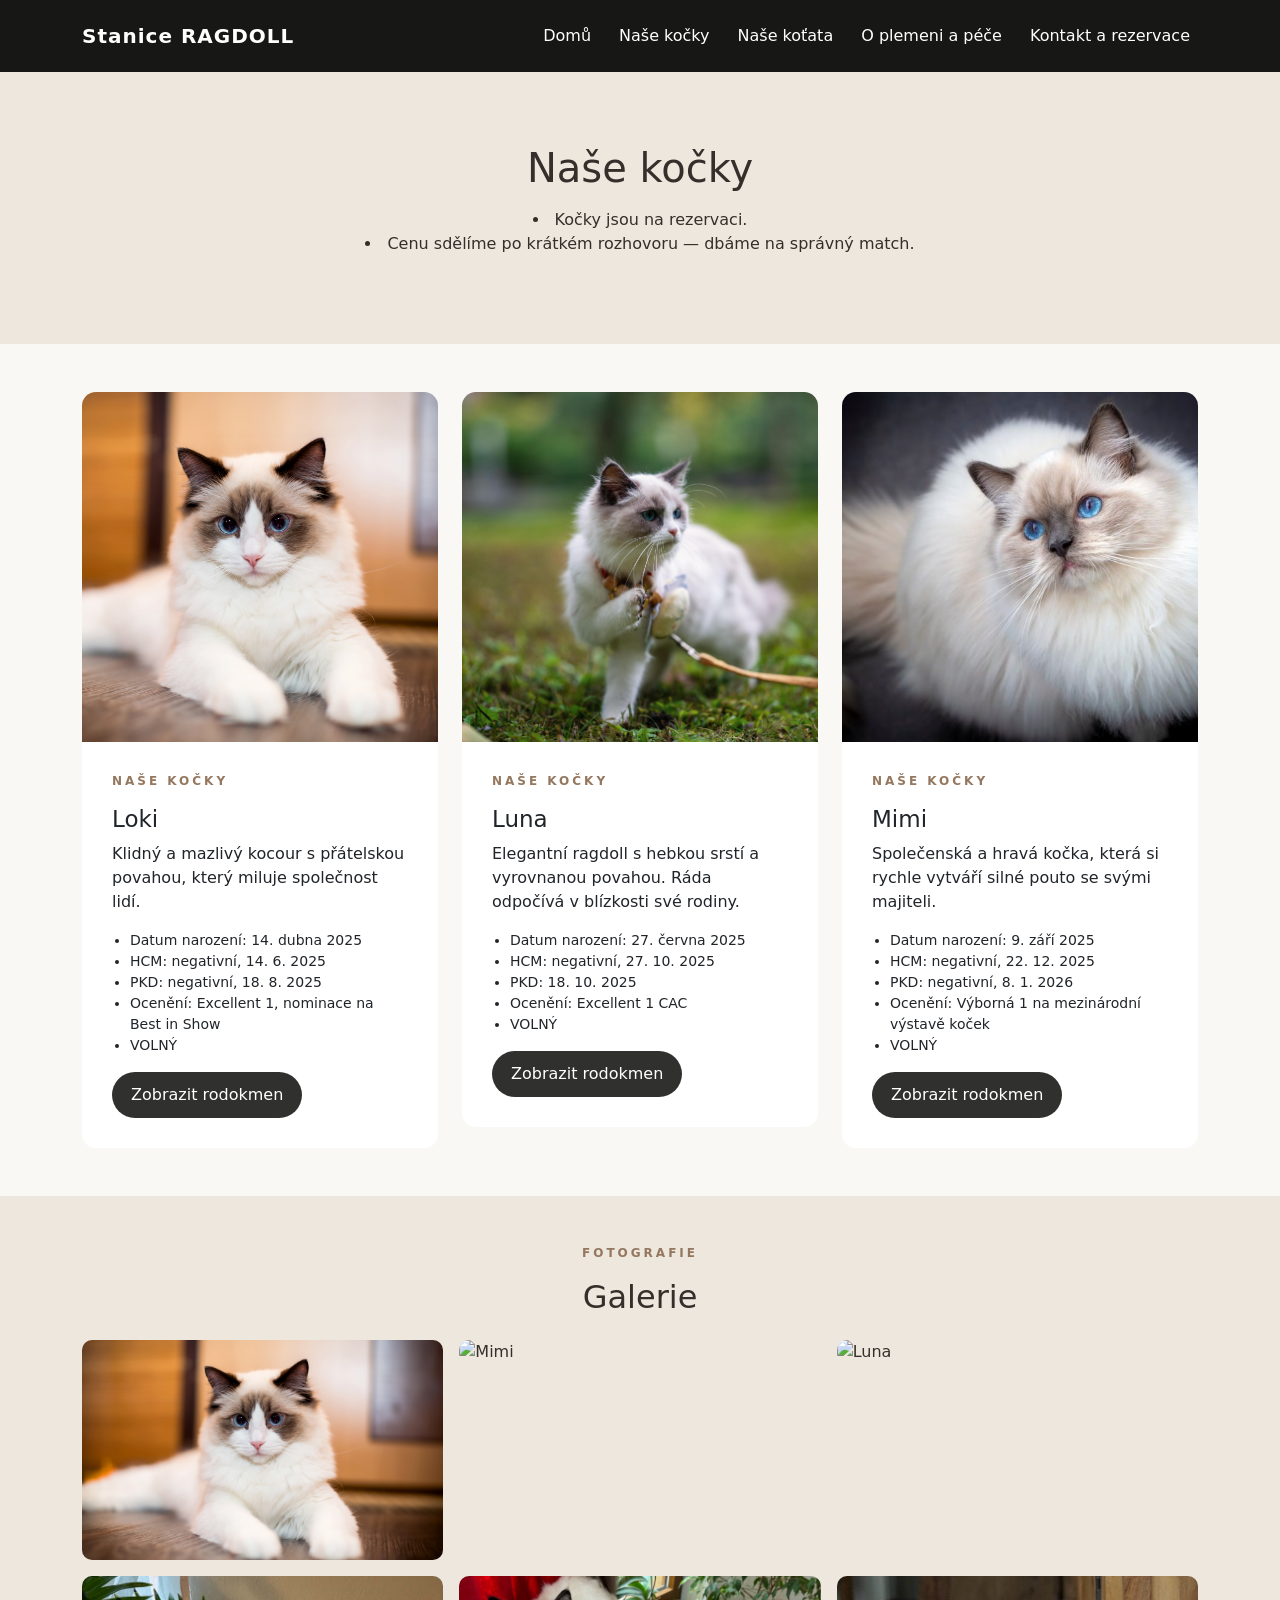
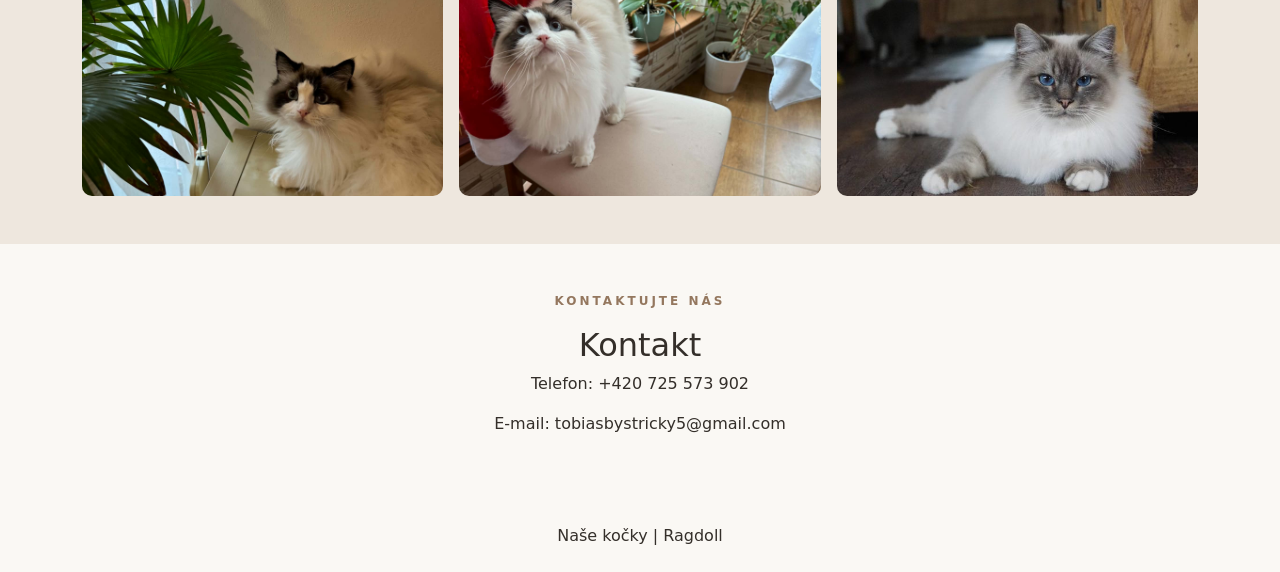
==== kocky.html @ f1533b4b "upravy" ====
<!DOCTYPE html>
<html lang="cs">

<head>
    <meta charset="UTF-8">
    <meta name="viewport" content="width=device-width, initial-scale=1.0">
    <title>Naše kočky | Stanice RAGDOLL</title>
    <link href="https://cdn.jsdelivr.net/npm/bootstrap@5.3.3/dist/css/bootstrap.min.css" rel="stylesheet">
    <link rel="stylesheet" href="style.css">
</head>

<body>

    <nav class="navbar navbar-expand-lg navbar-dark py-3">
        <div class="container">
            <a class="navbar-brand" href="#uvod">Stanice RAGDOLL</a>
            <button class="navbar-toggler" type="button" data-bs-toggle="collapse" data-bs-target="#menu">
                <span class="navbar-toggler-icon"></span>
            </button>

            <div class="collapse navbar-collapse" id="menu">
                <ul class="navbar-nav ms-auto">
                    <li class="nav-item">
                        <a class="nav-link" href="index.html">Domů</a>
                    </li>
                    <li class="nav-item">
                        <a class="nav-link" href="kocky.html">Naše kočky</a>
                    </li>
                    <li class="nav-item">
                        <a class="nav-link" href="kotata.html">Naše koťata</a>
                    </li>
                    <li class="nav-item">
                        <a class="nav-link" href="pece.html">O plemeni a péče</a>
                    </li>
                    <li class="nav-item">
                        <a class="nav-link" href="kontakt.html">Kontakt a rezervace</a>
                    </li>
                </ul>
            </div>
        </div>
    </nav>

    <header class="uvod text-center py-5" id="uvod">
        <div class="container py-4">
            <h1>Naše kočky</h1>
            <p class="lead">
                <li> Kočky jsou na rezervaci.</li>
                <li>Cenu sdělíme po krátkém rozhovoru — dbáme na správný match.</li>
            </p>
        </div>
    </header>

    <section id="kocky" class="container py-5">
        <div class="row g-4">

            
            
            <div class="col-12 col-md-4" id="kocka1">
                <article class="card kocka">
                    <img src="Loki.jpg" class="card-img-top" alt="Loki">
                    <div class="card-body">
                        <p class="popisek">NAŠE KOČKY</p>
                        <h2 class="card-title">Loki</h2>
                        <p>
                            Klidný a mazlivý kocour s přátelskou povahou,
                            který miluje společnost lidí.
                        </p>
                        <ul class="seznam">
                            <li>Datum narození: 14. dubna 2025</li>
                            <li>HCM: negativní, 14. 6. 2025</li>
                            <li>PKD: negativní, 18. 8. 2025</li>
                            <li>Ocenění: Excellent 1, nominace na Best in Show</li>
                            <li>VOLNÝ</li>
                        </ul>
                        <a href="rodokmen-loki.pdf" class="btn btn-rodokmen" target="_blank">
                            Zobrazit rodokmen
                        </a>
                   
                </div>
                </article>
            </div>

            
            <div class="col-12 col-md-4" id="kocka2">
                <article class="card kocka">
                    <img src="Venku.jpg" class="card-img-top" alt="Luna">
                    <div class="card-body">
                        <p class="popisek">NAŠE KOČKY</p>
                        <h2 class="card-title">Luna</h2>
                        <p>
                            Elegantní ragdoll s hebkou srstí a vyrovnanou
                            povahou. Ráda odpočívá v blízkosti své rodiny.
                        </p>
                        <ul class="seznam">
                            <li>Datum narození: 27. června 2025</li>
                            <li>HCM: negativní, 27. 10. 2025</li>
                            <li>PKD: 18. 10. 2025</li>
                            <li>Ocenění: Excellent 1 CAC</li>
                            <li>VOLNÝ</li>
                        </ul>
                        <a href="rodokmen-luna.pdf" class="btn btn-rodokmen" target="_blank">
                            Zobrazit rodokmen
                        </a>
                 
                </div>
                </article>
            </div>

            <div class="col-12 col-md-4" id="kocka3">
                <article class="card kocka">
                    <img src="Posledni.jpg" class="card-img-top" alt="Mimi">
                    <div class="card-body">
                        <p class="popisek">NAŠE KOČKY</p>
                        <h2 class="card-title">Mimi</h2>
                        <p>
                            Společenská a hravá kočka, která si rychle
                            vytváří silné pouto se svými majiteli.
                        </p>
                        <ul class="seznam">
                            <li>Datum narození: 9. září 2025</li>
                            <li>HCM: negativní, 22. 12. 2025</li>
                            <li>PKD: negativní, 8. 1. 2026</li>
                            <li>Ocenění: Výborná 1 na mezinárodní výstavě koček</li>
                            <li>VOLNÝ</li>
                        </ul>
                        <a href="rodokmen-mimi.pdf" class="btn btn-rodokmen" target="_blank">
                            Zobrazit rodokmen
                        </a>
                   
                </div>
                </article>
            </div>

        </div>
    </section>

    <section class="galerie py-5" id="galerie">
        <div class="container">
            <p class="popisek text-center">FOTOGRAFIE</p>
            <h2 class="text-center mb-4">Galerie</h2>

            <div class="row g-3">
                <div class="col-6 col-md-4">
                    <img src="Loki.jpg" class="galerie-foto" alt="Loki">
                </div>
                <div class="col-6 col-md-4">
                    <img src="venku.jpg" class="galerie-foto" alt="Mimi">
                </div>
                <div class="col-6 col-md-4">
                    <img src="Luna.jpg" class="galerie-foto" alt="Luna">
                </div>
                <div class="col-6 col-md-4">
                    <img src="Mimi kytka.jpg" class="galerie-foto" alt="Naše kočka">
                </div>
                <div class="col-6 col-md-4">
                    <img src="Mimi vanoce.jpg" class="galerie-foto" alt="Ragdoll">
                </div>
                <div class="col-6 col-md-4">
                    <img src="MIMI.jpg" class="galerie-foto" alt="Náš chov">
                </div>
            </div>
        </div>
    </section>

    <section class="kontakt py-5" id="kontakt">
        <div class="container text-center">
            <p class="popisek"> KONTAKTUJTE NÁS</p>
            <h2>Kontakt</h2>
            <p>Telefon: +420 725 573 902</p>
            <p>E-mail: tobiasbystricky5@gmail.com</p>
        </div>
    </section>

    <footer class="text-center py-4">
        <p class="mb-0">Naše kočky | Ragdoll</p>
    </footer>

    <script src="https://cdn.jsdelivr.net/npm/bootstrap@5.3.3/dist/js/bootstrap.bundle.min.js"></script>
</body>

</html>
---- style.css ----
body {
    background-color: #faf8f4;
    color: #342f2a;
}

.navbar {
    background-color: #171715;
    padding-top: 18px;
    padding-bottom: 18px;
}

.navbar-brand {
    font-weight: 700;
    letter-spacing: 1px;
}

.navbar .nav-link {
    color: #ffffff;
    margin-left: 12px;
}

.navbar .nav-link:hover {
    color: #C9A879;
}

.navbar-brand {
    color: #ffffff;
}

.navbar .nav-link {
    color: #ffffff;
    margin-left: 12px;
}

.uvod {
    background-color: #eee7de;
}

.uvod p:not(.popisek) {
    max-width: 650px;
}

.uvod p {
    text-align: center;
    margin-left: auto;
    margin-right: auto;
}

.popisek {
    color: #94775e;
    font-size: 12px;
    letter-spacing: 3px;
    font-weight: 600;
}

.kocka {
    border: none;
    border-radius: 14px;
    overflow: hidden;
    background-color: #ffffff;
}

.kocka .card-img-top {
    width: 100%;
    height: 350px;
    object-fit: cover;
}

.kocka .card-body {
    padding: 30px;
}

.kocka .card-title {
    font-size: 23px;
}

.seznam {
    padding-left: 18px;
    font-size: 14px;
}

.kocka .btn {
    border-radius: 25px;
}

.galerie {
    background-color: #eee7de;
}

.galerie-foto {
    width: 100%;
    height: 220px;
    object-fit: cover;
    border-radius: 10px;
}

footer {
    background-color: #faf8f4;
}

@media (max-width: 576px) {
    .uvod h1 {
        font-size: 34px;
    }

    .kocka .card-body {
        padding: 18px;
    }
}


.btn-rodokmen {
    background-color: #30302e;
    color: white;
    padding: 10px 18px;
    border-radius: 8px;
}

.btn-rodokmen:hover {
    background-color: #B89B5E;
    color: white;
}
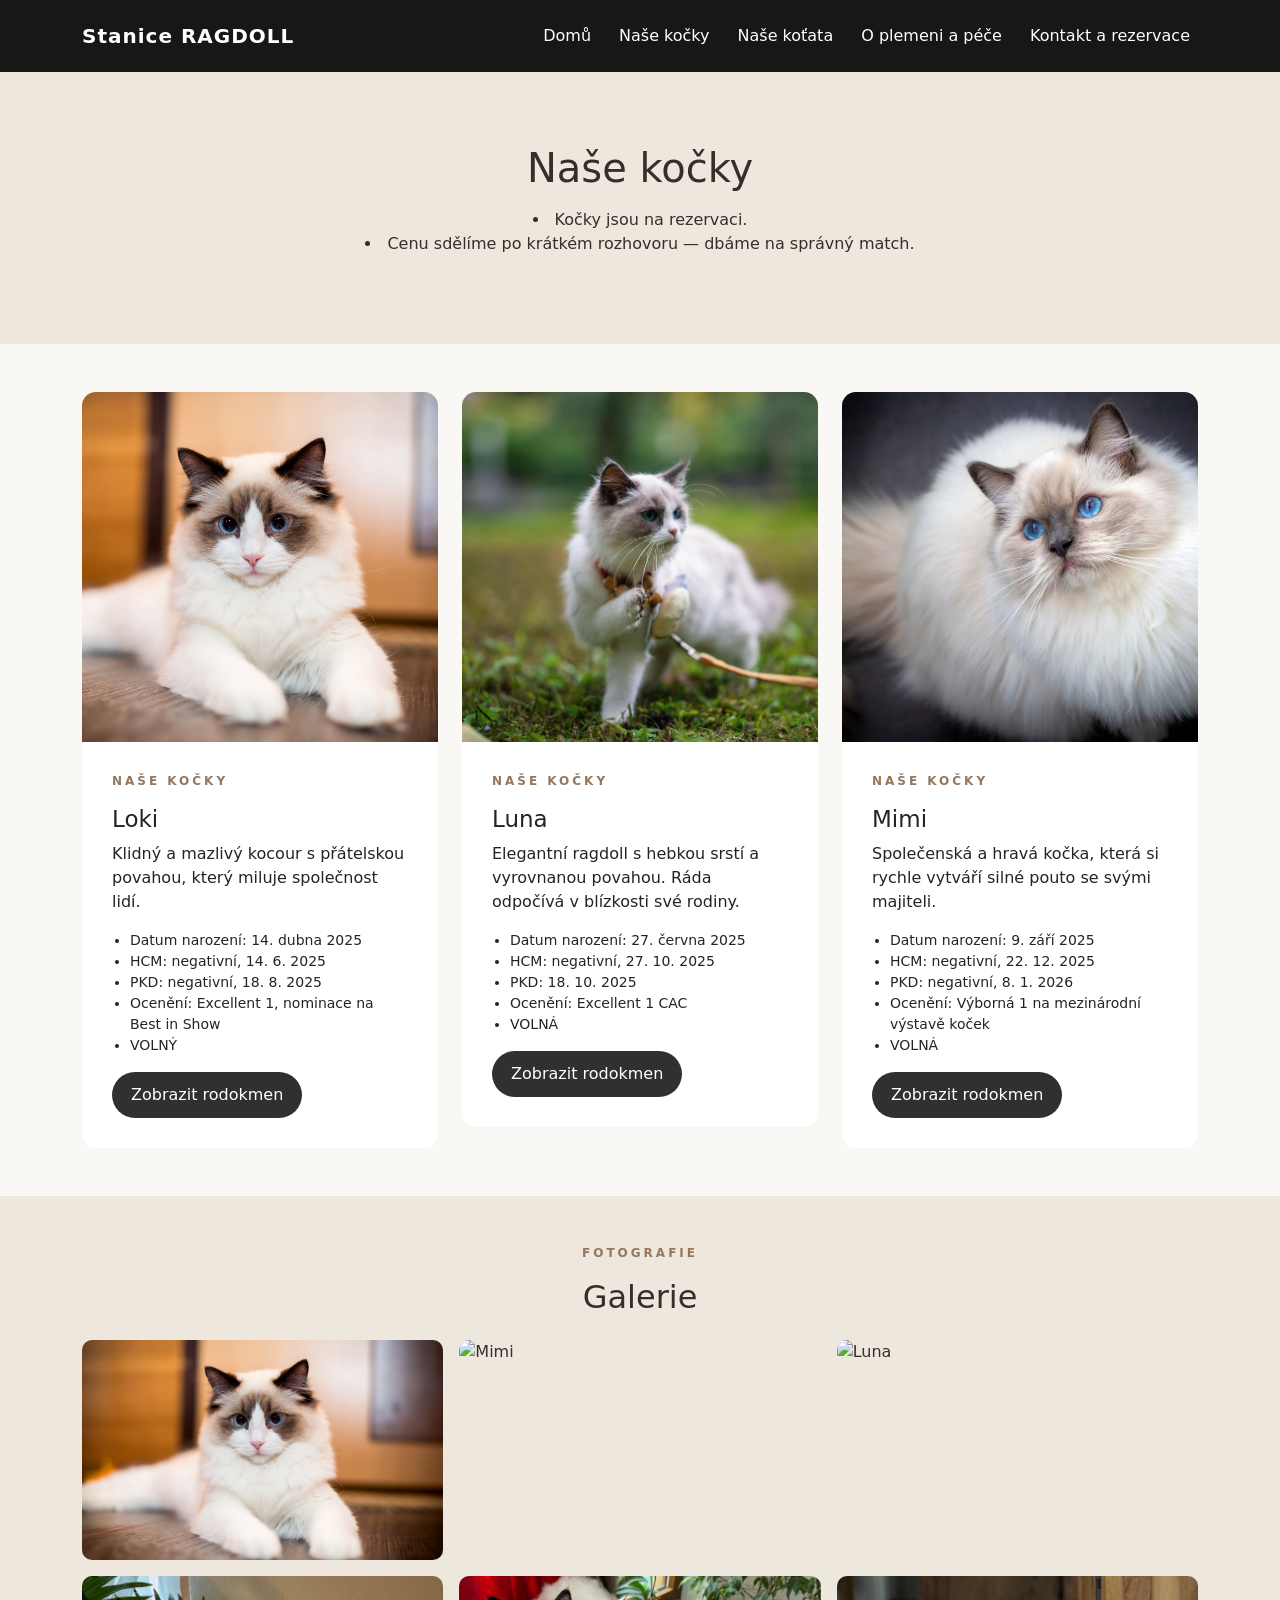
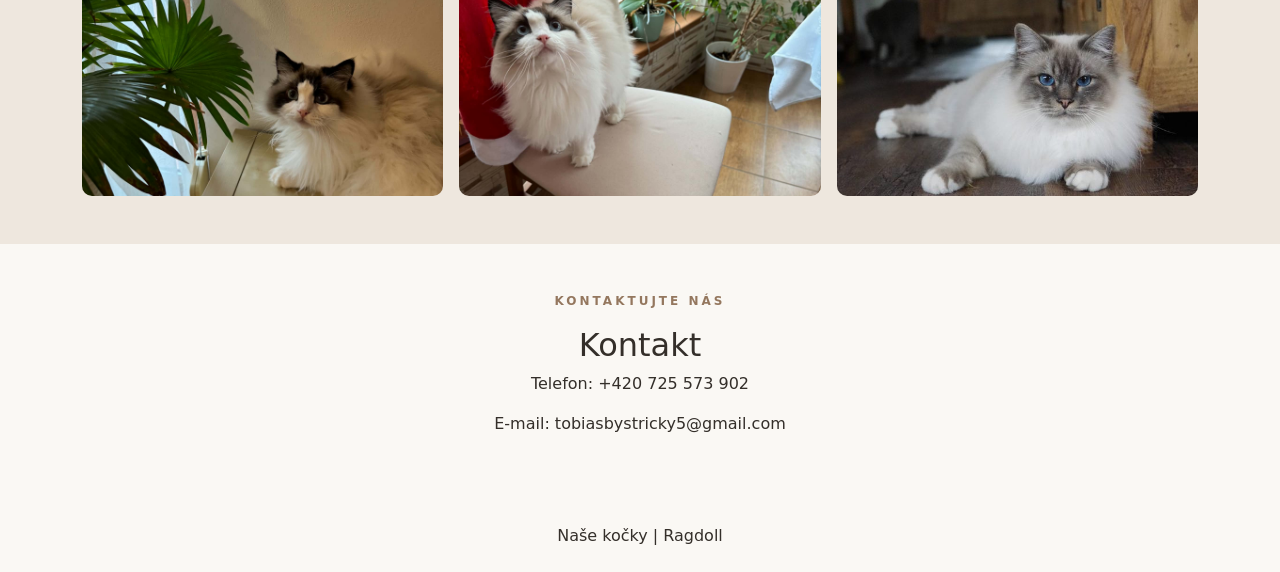
==== commit 1505acaa: "upravy a domu" ====
--- a/kocky.html
+++ b/kocky.html
@@ -96,7 +96,7 @@
                             <li>HCM: negativní, 27. 10. 2025</li>
                             <li>PKD: 18. 10. 2025</li>
                             <li>Ocenění: Excellent 1 CAC</li>
-                            <li>VOLNÝ</li>
+                            <li>VOLNÁ</li>
                         </ul>
                         <a href="rodokmen-luna.pdf" class="btn btn-rodokmen" target="_blank">
                             Zobrazit rodokmen
@@ -121,7 +121,7 @@
                             <li>HCM: negativní, 22. 12. 2025</li>
                             <li>PKD: negativní, 8. 1. 2026</li>
                             <li>Ocenění: Výborná 1 na mezinárodní výstavě koček</li>
-                            <li>VOLNÝ</li>
+                            <li>VOLNÁ</li>
                         </ul>
                         <a href="rodokmen-mimi.pdf" class="btn btn-rodokmen" target="_blank">
                             Zobrazit rodokmen
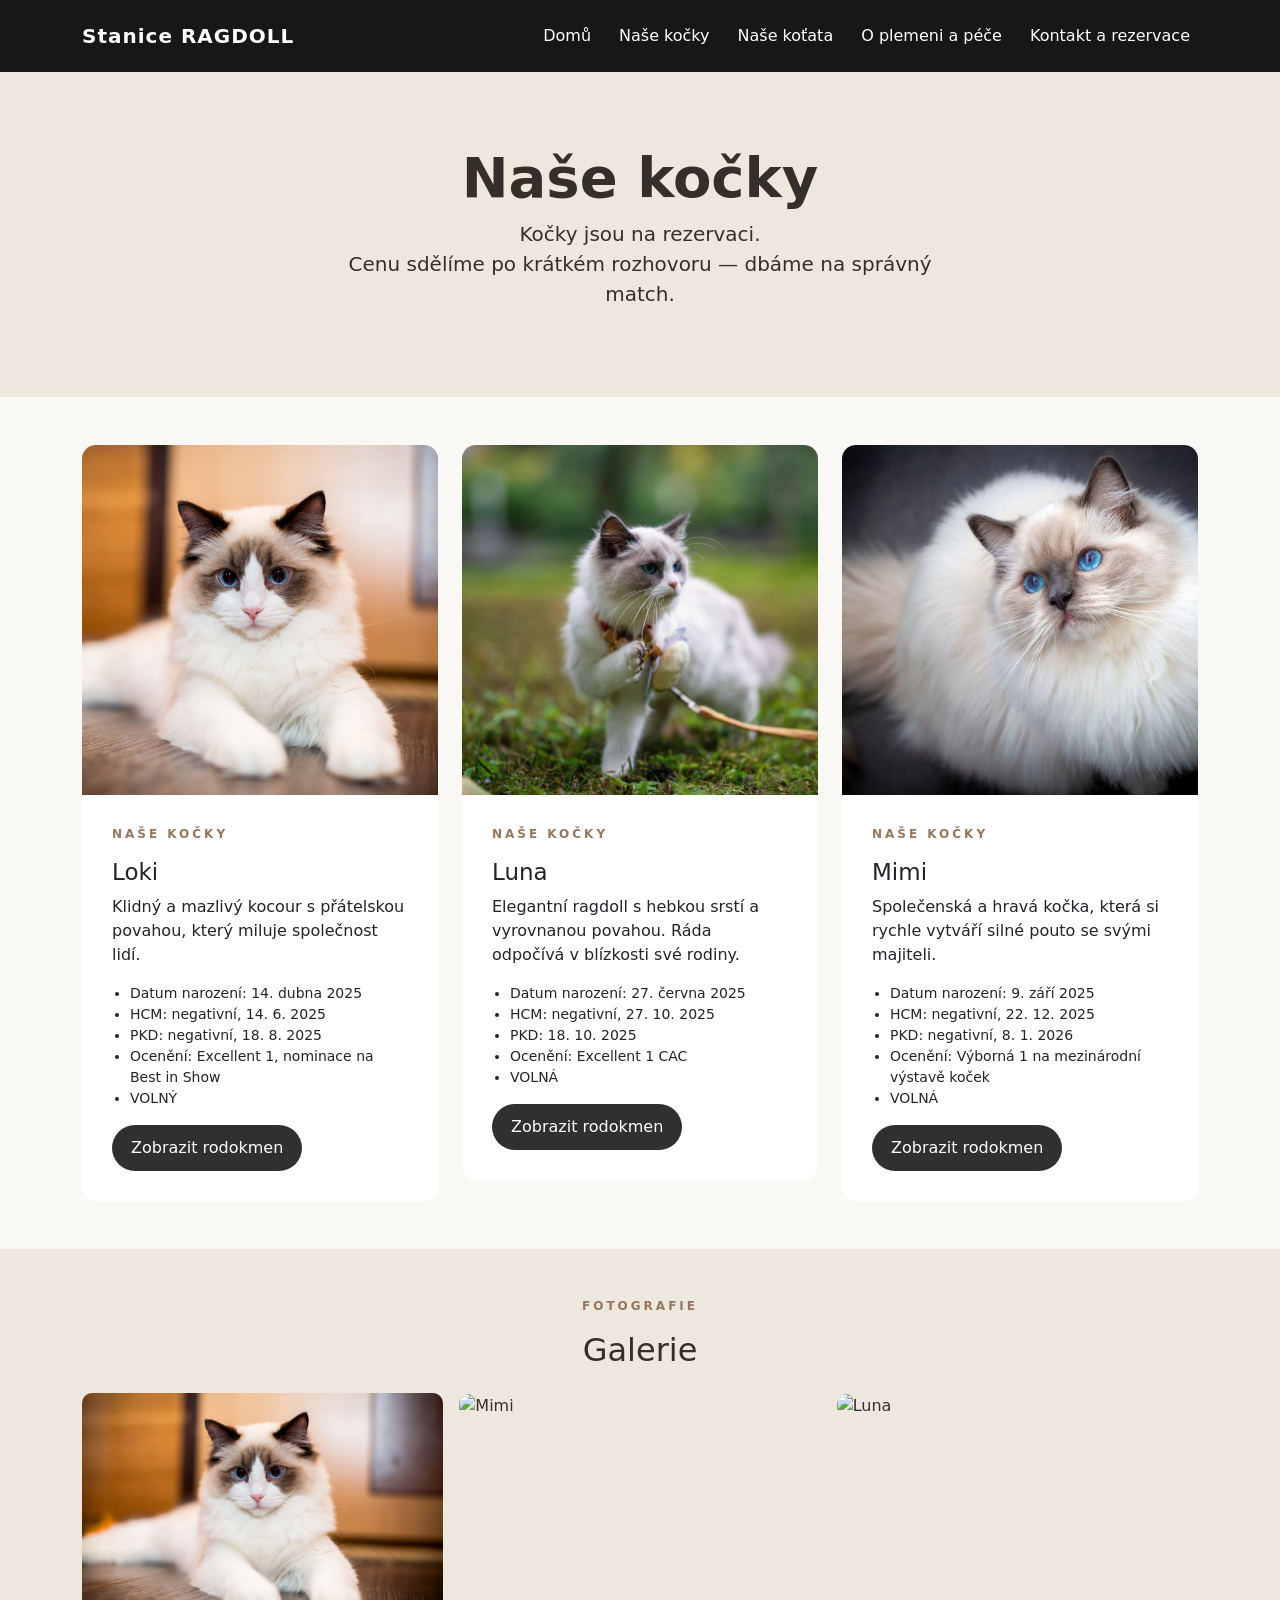
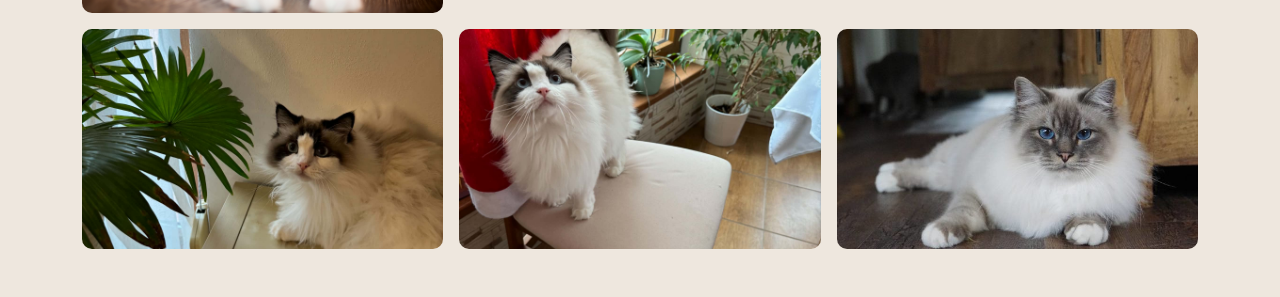
==== commit 1575aabb: "upravy a kontakt" ====
--- a/kocky.html
+++ b/kocky.html
@@ -42,11 +42,11 @@
 
     <header class="uvod text-center py-5" id="uvod">
         <div class="container py-4">
-            <h1>Naše kočky</h1>
+            <h1 class="display-4 fw-bold">Naše kočky</h1>
             <p class="lead">
-                <li> Kočky jsou na rezervaci.</li>
-                <li>Cenu sdělíme po krátkém rozhovoru — dbáme na správný match.</li>
-            </p>
+    Kočky jsou na rezervaci.<br>
+    Cenu sdělíme po krátkém rozhovoru — dbáme na správný match.
+</p>
         </div>
     </header>
 
@@ -161,20 +161,6 @@
             </div>
         </div>
     </section>
-
-    <section class="kontakt py-5" id="kontakt">
-        <div class="container text-center">
-            <p class="popisek"> KONTAKTUJTE NÁS</p>
-            <h2>Kontakt</h2>
-            <p>Telefon: +420 725 573 902</p>
-            <p>E-mail: tobiasbystricky5@gmail.com</p>
-        </div>
-    </section>
-
-    <footer class="text-center py-4">
-        <p class="mb-0">Naše kočky | Ragdoll</p>
-    </footer>
-
     <script src="https://cdn.jsdelivr.net/npm/bootstrap@5.3.3/dist/js/bootstrap.bundle.min.js"></script>
 </body>
 
